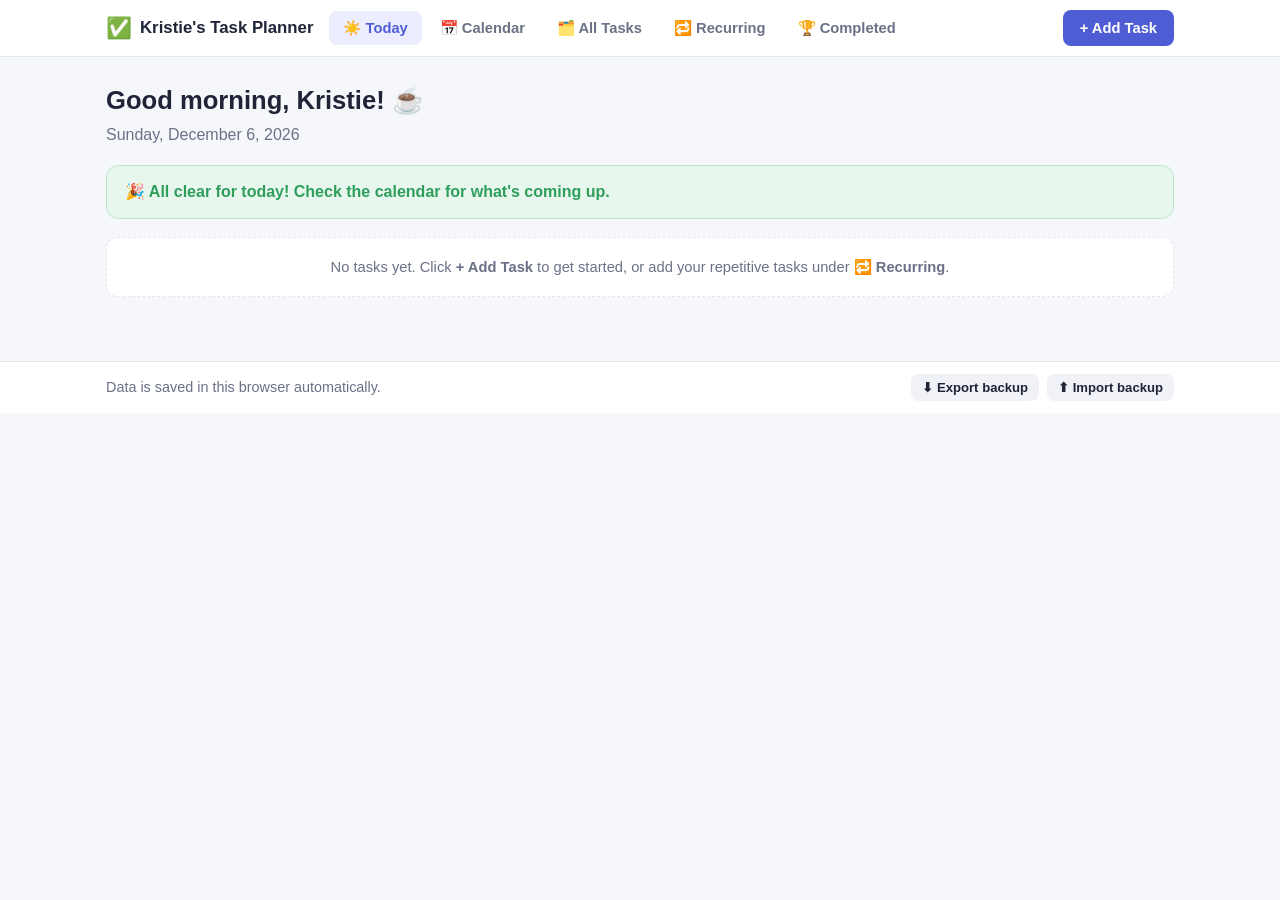
==== index.html @ 58045e57 "Add task prioritization website with calendar, recurring tasks, and completed log Static single-page" ====
<!DOCTYPE html>
<html lang="en">
<head>
<meta charset="UTF-8">
<meta name="viewport" content="width=device-width, initial-scale=1.0">
<title>Kristie's Task Planner</title>
<link rel="icon" href="data:image/svg+xml,<svg xmlns='http://www.w3.org/2000/svg' viewBox='0 0 100 100'><text y='.9em' font-size='90'>✅</text></svg>">
<link rel="stylesheet" href="styles.css">
</head>
<body>

<header class="topbar">
  <div class="topbar-inner">
    <div class="brand">
      <span class="brand-icon">✅</span>
      <span class="brand-name">Kristie's Task Planner</span>
    </div>
    <nav class="tabs" id="tabs">
      <button class="tab active" data-view="today">☀️ Today</button>
      <button class="tab" data-view="calendar">📅 Calendar</button>
      <button class="tab" data-view="all">🗂️ All Tasks</button>
      <button class="tab" data-view="recurring">🔁 Recurring</button>
      <button class="tab" data-view="done">🏆 Completed</button>
    </nav>
    <div class="topbar-actions">
      <button class="btn btn-primary" id="btnAddTask">+ Add Task</button>
    </div>
  </div>
</header>

<main id="main">

  <!-- ══════════ TODAY VIEW ══════════ -->
  <section id="view-today" class="view active">
    <div class="today-header">
      <h1 id="todayGreeting">Good morning, Kristie!</h1>
      <p class="today-date" id="todayDate"></p>
    </div>
    <div id="urgentBanner"></div>
    <div id="todaySections"></div>
  </section>

  <!-- ══════════ CALENDAR VIEW ══════════ -->
  <section id="view-calendar" class="view">
    <div class="cal-toolbar">
      <button class="btn btn-ghost" id="calPrev">‹</button>
      <h2 id="calTitle"></h2>
      <button class="btn btn-ghost" id="calNext">›</button>
      <button class="btn btn-ghost btn-small" id="calToday">Today</button>
    </div>
    <div class="cal-legend">
      <span class="legend-item"><span class="dot dot-high"></span> Urgent / High</span>
      <span class="legend-item"><span class="dot dot-medium"></span> Medium</span>
      <span class="legend-item"><span class="dot dot-low"></span> Low</span>
      <span class="legend-item"><span class="dot dot-recurring"></span> Recurring</span>
    </div>
    <div class="cal-grid cal-head">
      <div>Sun</div><div>Mon</div><div>Tue</div><div>Wed</div><div>Thu</div><div>Fri</div><div>Sat</div>
    </div>
    <div class="cal-grid" id="calGrid"></div>
  </section>

  <!-- ══════════ ALL TASKS VIEW ══════════ -->
  <section id="view-all" class="view">
    <div class="view-header">
      <h2>All Open Tasks</h2>
      <p class="muted">Everything on your plate, grouped by priority. Urgent first — always.</p>
    </div>
    <div id="allTasksList"></div>
  </section>

  <!-- ══════════ RECURRING VIEW ══════════ -->
  <section id="view-recurring" class="view">
    <div class="view-header">
      <h2>Recurring Tasks</h2>
      <p class="muted">Repetitive tasks that show up automatically on your Today page — like "Update Peter's sheet" every Thursday.</p>
      <button class="btn btn-primary" id="btnAddRecurring">+ Add Recurring Task</button>
    </div>
    <div id="recurringList"></div>
  </section>

  <!-- ══════════ COMPLETED VIEW ══════════ -->
  <section id="view-done" class="view">
    <div class="view-header">
      <h2>Completed Tasks 🎉</h2>
      <div class="stats-row" id="doneStats"></div>
    </div>
    <div id="doneList"></div>
  </section>

</main>

<footer class="footer">
  <div class="footer-inner">
    <span class="muted">Data is saved in this browser automatically.</span>
    <span class="footer-actions">
      <button class="btn btn-ghost btn-small" id="btnExport">⬇ Export backup</button>
      <button class="btn btn-ghost btn-small" id="btnImport">⬆ Import backup</button>
      <input type="file" id="importFile" accept=".json" hidden>
    </span>
  </div>
</footer>

<!-- ══════════ ADD/EDIT TASK MODAL ══════════ -->
<div class="modal-backdrop" id="taskModal" hidden>
  <div class="modal">
    <h3 id="taskModalTitle">Add Task</h3>
    <form id="taskForm">
      <input type="hidden" id="taskId">
      <label>What needs to be done?
        <input type="text" id="taskTitle" required placeholder="e.g., Send invoice to client" autocomplete="off">
      </label>
      <label>Priority
        <div class="priority-picker" id="taskPriority">
          <button type="button" class="pri-btn pri-high" data-value="high">🔴 Urgent / High</button>
          <button type="button" class="pri-btn pri-medium" data-value="medium">🟡 Medium</button>
          <button type="button" class="pri-btn pri-low" data-value="low">🟢 Low</button>
        </div>
      </label>
      <label>Due date
        <input type="date" id="taskDue" required>
      </label>
      <label>Notes <span class="muted">(optional)</span>
        <textarea id="taskNotes" rows="2" placeholder="Any details…"></textarea>
      </label>
      <div class="modal-actions">
        <button type="button" class="btn btn-ghost" id="taskCancel">Cancel</button>
        <button type="button" class="btn btn-danger" id="taskDelete" hidden>Delete</button>
        <button type="submit" class="btn btn-primary" id="taskSave">Save Task</button>
      </div>
    </form>
  </div>
</div>

<!-- ══════════ ADD/EDIT RECURRING MODAL ══════════ -->
<div class="modal-backdrop" id="recModal" hidden>
  <div class="modal">
    <h3 id="recModalTitle">Add Recurring Task</h3>
    <form id="recForm">
      <input type="hidden" id="recId">
      <label>Task
        <input type="text" id="recTitle" required placeholder="e.g., Update Peter's sheet" autocomplete="off">
      </label>
      <label>Priority
        <div class="priority-picker" id="recPriority">
          <button type="button" class="pri-btn pri-high" data-value="high">🔴 Urgent / High</button>
          <button type="button" class="pri-btn pri-medium" data-value="medium">🟡 Medium</button>
          <button type="button" class="pri-btn pri-low" data-value="low">🟢 Low</button>
        </div>
      </label>
      <label>Repeats
        <select id="recFreq">
          <option value="weekly">Weekly — on the day(s) I pick</option>
          <option value="daily">Every day</option>
          <option value="monthly">Monthly — on a day of the month</option>
        </select>
      </label>
      <div id="recWeekdaysWrap">
        <label>On these days
          <div class="weekday-picker" id="recWeekdays">
            <button type="button" data-day="0">Sun</button>
            <button type="button" data-day="1">Mon</button>
            <button type="button" data-day="2">Tue</button>
            <button type="button" data-day="3">Wed</button>
            <button type="button" data-day="4">Thu</button>
            <button type="button" data-day="5">Fri</button>
            <button type="button" data-day="6">Sat</button>
          </div>
        </label>
      </div>
      <div id="recMonthdayWrap" hidden>
        <label>Day of the month
          <input type="number" id="recMonthday" min="1" max="31" value="1">
        </label>
      </div>
      <label>Notes <span class="muted">(optional)</span>
        <textarea id="recNotes" rows="2" placeholder="Any details…"></textarea>
      </label>
      <div class="modal-actions">
        <button type="button" class="btn btn-ghost" id="recCancel">Cancel</button>
        <button type="button" class="btn btn-danger" id="recDelete" hidden>Delete</button>
        <button type="submit" class="btn btn-primary">Save</button>
      </div>
    </form>
  </div>
</div>

<!-- ══════════ DAY DETAIL MODAL (from calendar) ══════════ -->
<div class="modal-backdrop" id="dayModal" hidden>
  <div class="modal">
    <h3 id="dayModalTitle"></h3>
    <div id="dayModalBody"></div>
    <div class="modal-actions">
      <button type="button" class="btn btn-ghost" id="dayClose">Close</button>
      <button type="button" class="btn btn-primary" id="dayAddTask">+ Add task on this day</button>
    </div>
  </div>
</div>

<script src="app.js"></script>
</body>
</html>
---- styles.css ----
/* ═══════════════════════════════════════════
   Kristie's Task Planner — styles
   ═══════════════════════════════════════════ */

:root {
  --bg: #f6f7fb;
  --surface: #ffffff;
  --surface-2: #f0f2f8;
  --border: #e3e6ef;
  --text: #1f2437;
  --text-soft: #6b7186;
  --primary: #4f5dd4;
  --primary-soft: #eceeff;
  --high: #d94848;
  --high-bg: #fdecec;
  --high-border: #f5c2c2;
  --medium: #c98a12;
  --medium-bg: #fdf4e0;
  --medium-border: #f0d9a6;
  --low: #2e9e5b;
  --low-bg: #e8f7ee;
  --low-border: #bce5cc;
  --recurring: #7c5cd6;
  --recurring-bg: #f1ecfd;
  --recurring-border: #d9cdf5;
  --shadow: 0 4px 16px rgba(31, 36, 55, 0.08);
  --radius: 12px;
}

* { box-sizing: border-box; }

html, body {
  margin: 0;
  padding: 0;
  background: var(--bg);
  color: var(--text);
  font-family: -apple-system, BlinkMacSystemFont, "Segoe UI", Roboto, "Helvetica Neue", Arial, sans-serif;
  line-height: 1.5;
}

/* ── Top bar ─────────────────────────────── */
.topbar {
  background: var(--surface);
  border-bottom: 1px solid var(--border);
  position: sticky;
  top: 0;
  z-index: 50;
}
.topbar-inner {
  max-width: 1100px;
  margin: 0 auto;
  padding: 10px 16px;
  display: flex;
  align-items: center;
  gap: 16px;
  flex-wrap: wrap;
}
.brand { display: flex; align-items: center; gap: 8px; font-weight: 700; font-size: 1.05rem; }
.brand-icon { font-size: 1.3rem; }
.tabs { display: flex; gap: 4px; flex-wrap: wrap; flex: 1; }
.tab {
  border: none;
  background: transparent;
  padding: 8px 14px;
  border-radius: 8px;
  font-size: 0.92rem;
  font-weight: 600;
  color: var(--text-soft);
  cursor: pointer;
}
.tab:hover { background: var(--surface-2); }
.tab.active { background: var(--primary-soft); color: var(--primary); }

/* ── Buttons ─────────────────────────────── */
.btn {
  border: 1px solid transparent;
  border-radius: 8px;
  padding: 9px 16px;
  font-size: 0.92rem;
  font-weight: 600;
  cursor: pointer;
  transition: filter 0.15s;
}
.btn:hover { filter: brightness(0.95); }
.btn-primary { background: var(--primary); color: #fff; }
.btn-ghost { background: var(--surface-2); color: var(--text); }
.btn-danger { background: var(--high-bg); color: var(--high); border-color: var(--high-border); }
.btn-small { padding: 5px 10px; font-size: 0.82rem; }

/* ── Layout ──────────────────────────────── */
main { max-width: 1100px; margin: 0 auto; padding: 24px 16px 64px; }
.view { display: none; }
.view.active { display: block; }
.view-header { margin-bottom: 18px; }
.view-header h2 { margin: 0 0 4px; }
.muted { color: var(--text-soft); font-size: 0.9rem; }

/* ── Today view ──────────────────────────── */
.today-header h1 { margin: 0; font-size: 1.6rem; }
.today-date { color: var(--text-soft); margin: 4px 0 18px; }

.urgent-banner {
  background: var(--high-bg);
  border: 1px solid var(--high-border);
  color: var(--high);
  border-radius: var(--radius);
  padding: 14px 18px;
  font-weight: 700;
  margin-bottom: 18px;
  display: flex;
  align-items: center;
  gap: 10px;
}
.allclear-banner {
  background: var(--low-bg);
  border: 1px solid var(--low-border);
  color: var(--low);
  border-radius: var(--radius);
  padding: 14px 18px;
  font-weight: 700;
  margin-bottom: 18px;
}

.today-section { margin-bottom: 22px; }
.today-section h3 {
  margin: 0 0 10px;
  font-size: 1rem;
  display: flex;
  align-items: center;
  gap: 8px;
}
.section-count {
  background: var(--surface-2);
  border-radius: 999px;
  padding: 1px 10px;
  font-size: 0.8rem;
  color: var(--text-soft);
}

/* ── Task cards ──────────────────────────── */
.task-card {
  background: var(--surface);
  border: 1px solid var(--border);
  border-left: 5px solid var(--border);
  border-radius: var(--radius);
  box-shadow: var(--shadow);
  padding: 12px 14px;
  margin-bottom: 10px;
  display: flex;
  align-items: flex-start;
  gap: 12px;
}
.task-card.pri-high { border-left-color: var(--high); }
.task-card.pri-medium { border-left-color: var(--medium); }
.task-card.pri-low { border-left-color: var(--low); }
.task-card.is-recurring { border-left-color: var(--recurring); }

.task-check {
  width: 24px; height: 24px;
  min-width: 24px;
  margin-top: 2px;
  border: 2px solid var(--border);
  border-radius: 50%;
  background: var(--surface);
  cursor: pointer;
  font-size: 14px;
  line-height: 1;
  color: transparent;
  transition: all 0.15s;
}
.task-check:hover { border-color: var(--low); color: var(--low); }
.task-check.checked { background: var(--low); border-color: var(--low); color: #fff; }

.task-body { flex: 1; min-width: 0; }
.task-title { font-weight: 600; overflow-wrap: anywhere; }
.task-title.done { text-decoration: line-through; color: var(--text-soft); }
.task-meta { display: flex; gap: 8px; flex-wrap: wrap; margin-top: 4px; align-items: center; }
.task-notes { color: var(--text-soft); font-size: 0.86rem; margin-top: 4px; white-space: pre-wrap; overflow-wrap: anywhere; }

.badge {
  font-size: 0.74rem;
  font-weight: 700;
  padding: 2px 9px;
  border-radius: 999px;
  border: 1px solid transparent;
  white-space: nowrap;
}
.badge-high { background: var(--high-bg); color: var(--high); border-color: var(--high-border); }
.badge-medium { background: var(--medium-bg); color: var(--medium); border-color: var(--medium-border); }
.badge-low { background: var(--low-bg); color: var(--low); border-color: var(--low-border); }
.badge-recurring { background: var(--recurring-bg); color: var(--recurring); border-color: var(--recurring-border); }
.badge-overdue { background: var(--high); color: #fff; }
.badge-date { background: var(--surface-2); color: var(--text-soft); }

.task-edit {
  border: none;
  background: transparent;
  color: var(--text-soft);
  cursor: pointer;
  font-size: 1rem;
  padding: 4px;
  border-radius: 6px;
}
.task-edit:hover { background: var(--surface-2); }

.empty-note {
  color: var(--text-soft);
  background: var(--surface);
  border: 1px dashed var(--border);
  border-radius: var(--radius);
  padding: 18px;
  text-align: center;
  font-size: 0.92rem;
}

/* ── Calendar ────────────────────────────── */
.cal-toolbar {
  display: flex;
  align-items: center;
  gap: 10px;
  margin-bottom: 10px;
}
.cal-toolbar h2 { margin: 0; flex: 0 0 auto; min-width: 200px; text-align: center; }
.cal-legend { display: flex; gap: 16px; flex-wrap: wrap; margin-bottom: 12px; font-size: 0.82rem; color: var(--text-soft); }
.legend-item { display: flex; align-items: center; gap: 6px; }
.dot { width: 10px; height: 10px; border-radius: 50%; display: inline-block; }
.dot-high { background: var(--high); }
.dot-medium { background: var(--medium); }
.dot-low { background: var(--low); }
.dot-recurring { background: var(--recurring); }

.cal-grid {
  display: grid;
  grid-template-columns: repeat(7, 1fr);
  gap: 6px;
}
.cal-head {
  margin-bottom: 6px;
  text-align: center;
  font-size: 0.8rem;
  font-weight: 700;
  color: var(--text-soft);
}
.cal-day {
  background: var(--surface);
  border: 1px solid var(--border);
  border-radius: 10px;
  min-height: 96px;
  padding: 6px;
  cursor: pointer;
  transition: border-color 0.15s;
  overflow: hidden;
}
.cal-day:hover { border-color: var(--primary); }
.cal-day.other-month { opacity: 0.4; }
.cal-day.is-today { border: 2px solid var(--primary); background: var(--primary-soft); }
.cal-day-num { font-size: 0.82rem; font-weight: 700; margin-bottom: 4px; }
.cal-chip {
  font-size: 0.72rem;
  font-weight: 600;
  border-radius: 6px;
  padding: 1px 6px;
  margin-bottom: 3px;
  white-space: nowrap;
  overflow: hidden;
  text-overflow: ellipsis;
}
.cal-chip.chip-high { background: var(--high-bg); color: var(--high); }
.cal-chip.chip-medium { background: var(--medium-bg); color: var(--medium); }
.cal-chip.chip-low { background: var(--low-bg); color: var(--low); }
.cal-chip.chip-recurring { background: var(--recurring-bg); color: var(--recurring); }
.cal-chip.chip-done { text-decoration: line-through; opacity: 0.55; }
.cal-more { font-size: 0.72rem; color: var(--text-soft); }

/* ── Group headers (All tasks / Completed) ── */
.group-header {
  font-size: 0.85rem;
  font-weight: 700;
  text-transform: uppercase;
  letter-spacing: 0.04em;
  color: var(--text-soft);
  margin: 22px 0 10px;
}
.group-header:first-child { margin-top: 0; }

/* ── Completed stats ─────────────────────── */
.stats-row { display: flex; gap: 12px; flex-wrap: wrap; margin-top: 10px; }
.stat-tile {
  background: var(--surface);
  border: 1px solid var(--border);
  border-radius: var(--radius);
  box-shadow: var(--shadow);
  padding: 12px 20px;
  text-align: center;
  min-width: 110px;
}
.stat-num { font-size: 1.5rem; font-weight: 800; color: var(--primary); }
.stat-label { font-size: 0.78rem; color: var(--text-soft); font-weight: 600; }

/* ── Recurring list ──────────────────────── */
.rec-when { font-size: 0.82rem; color: var(--recurring); font-weight: 600; }

/* ── Modals ──────────────────────────────── */
.modal-backdrop[hidden] { display: none; }
.modal-backdrop {
  position: fixed;
  inset: 0;
  background: rgba(31, 36, 55, 0.45);
  display: flex;
  align-items: center;
  justify-content: center;
  z-index: 100;
  padding: 16px;
}
.modal {
  background: var(--surface);
  border-radius: 14px;
  box-shadow: 0 12px 40px rgba(0,0,0,0.2);
  width: 100%;
  max-width: 460px;
  max-height: 90vh;
  overflow-y: auto;
  padding: 22px;
}
.modal h3 { margin: 0 0 14px; }
.modal label { display: block; font-weight: 600; font-size: 0.88rem; margin-bottom: 12px; }
.modal input[type="text"],
.modal input[type="date"],
.modal input[type="number"],
.modal select,
.modal textarea {
  display: block;
  width: 100%;
  margin-top: 5px;
  padding: 9px 11px;
  border: 1px solid var(--border);
  border-radius: 8px;
  font-size: 0.95rem;
  font-family: inherit;
  background: var(--surface);
  color: var(--text);
}
.modal input:focus, .modal select:focus, .modal textarea:focus {
  outline: 2px solid var(--primary);
  outline-offset: 1px;
  border-color: var(--primary);
}
.modal-actions {
  display: flex;
  justify-content: flex-end;
  gap: 8px;
  margin-top: 16px;
}
.modal-actions .btn-danger { margin-right: auto; }

.priority-picker { display: flex; gap: 6px; margin-top: 5px; flex-wrap: wrap; }
.pri-btn {
  flex: 1;
  min-width: 110px;
  border: 1.5px solid var(--border);
  background: var(--surface);
  border-radius: 8px;
  padding: 8px 6px;
  font-size: 0.84rem;
  font-weight: 600;
  cursor: pointer;
  color: var(--text-soft);
}
.pri-btn.selected.pri-high { background: var(--high-bg); border-color: var(--high); color: var(--high); }
.pri-btn.selected.pri-medium { background: var(--medium-bg); border-color: var(--medium); color: var(--medium); }
.pri-btn.selected.pri-low { background: var(--low-bg); border-color: var(--low); color: var(--low); }

.weekday-picker { display: flex; gap: 5px; margin-top: 5px; flex-wrap: wrap; }
.weekday-picker button {
  border: 1.5px solid var(--border);
  background: var(--surface);
  border-radius: 8px;
  padding: 7px 10px;
  font-size: 0.82rem;
  font-weight: 600;
  cursor: pointer;
  color: var(--text-soft);
}
.weekday-picker button.selected {
  background: var(--recurring-bg);
  border-color: var(--recurring);
  color: var(--recurring);
}

/* ── Footer ──────────────────────────────── */
.footer { border-top: 1px solid var(--border); background: var(--surface); }
.footer-inner {
  max-width: 1100px;
  margin: 0 auto;
  padding: 12px 16px;
  display: flex;
  justify-content: space-between;
  align-items: center;
  gap: 10px;
  flex-wrap: wrap;
}
.footer-actions { display: flex; gap: 8px; }

/* ── Mobile ──────────────────────────────── */
@media (max-width: 640px) {
  .cal-day { min-height: 64px; padding: 4px; }
  .cal-chip { display: none; }
  .cal-day .cal-dots { display: flex; gap: 3px; flex-wrap: wrap; }
  .tabs { order: 3; width: 100%; }
  .cal-toolbar h2 { min-width: 0; font-size: 1.1rem; }
}
@media (min-width: 641px) {
  .cal-dots { display: none; }
}
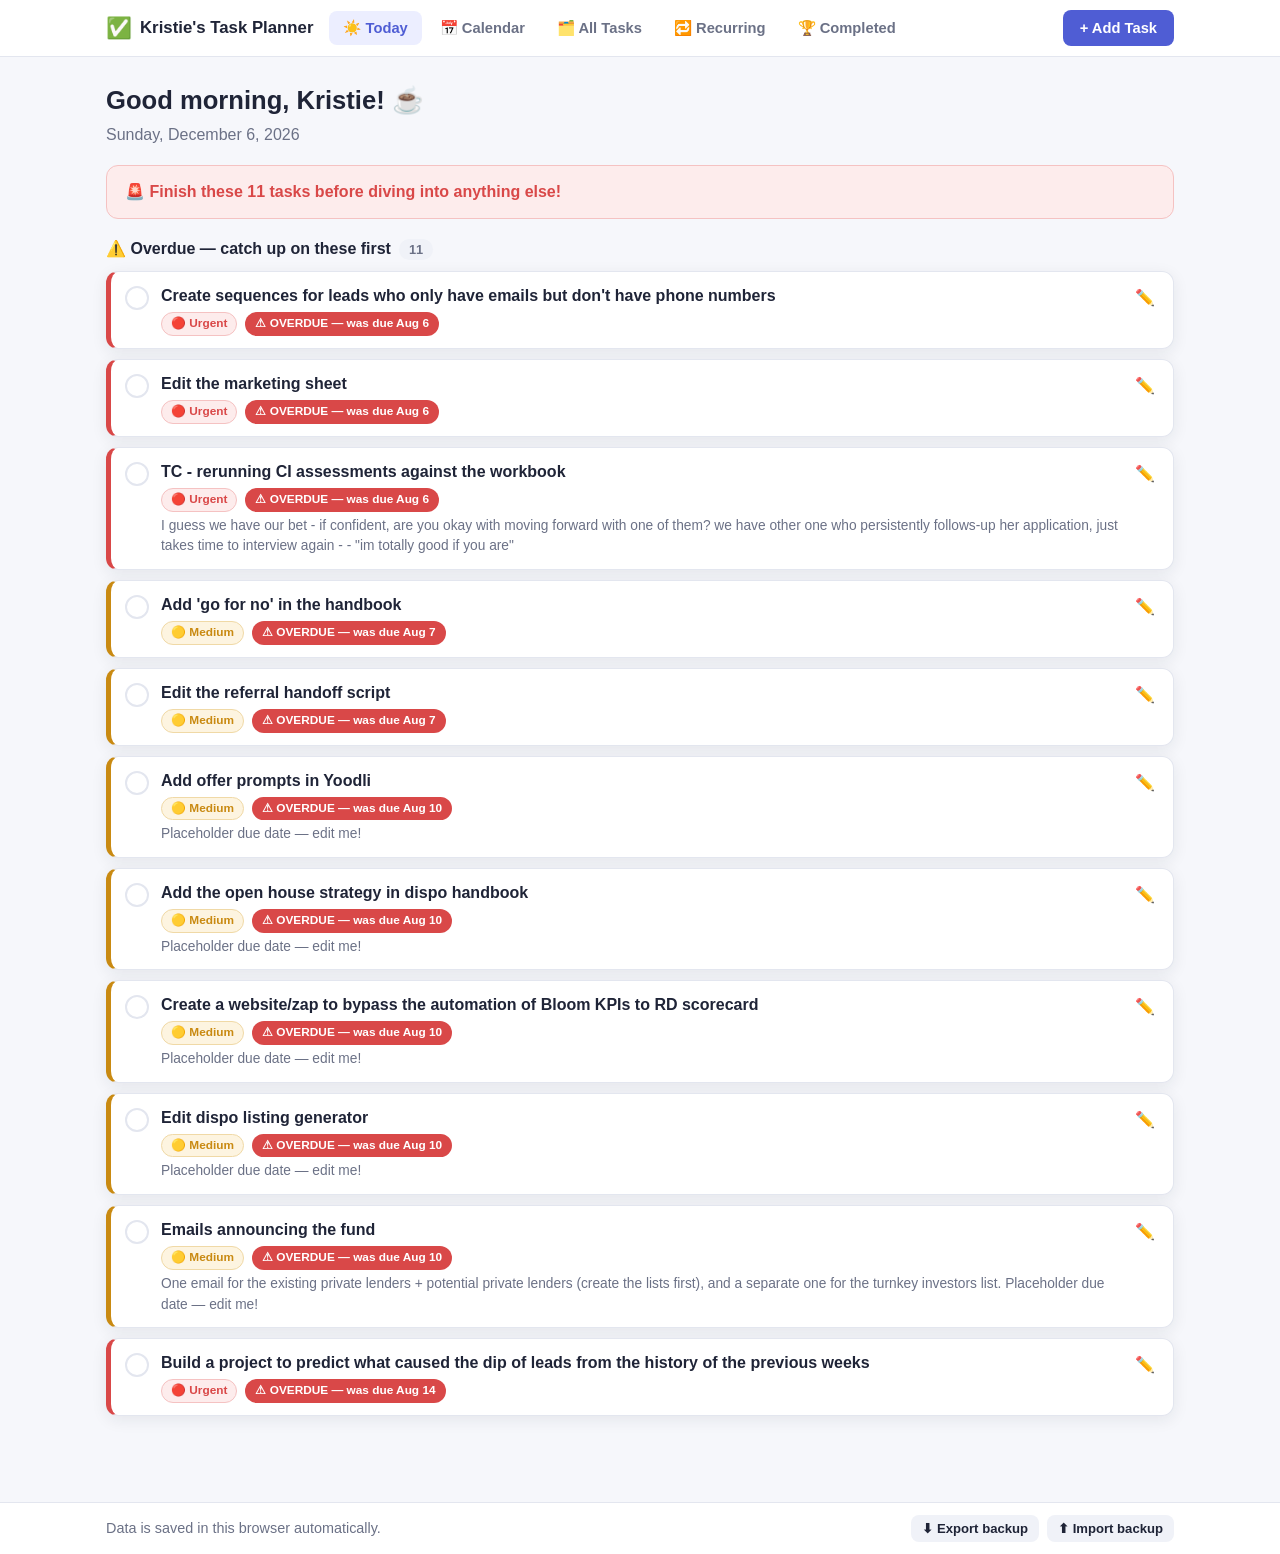
==== commit 1aa86be2: "Add task descriptions, optional time field, and pre-load Kristie's task list - Rename notes to Descr" ====
--- a/index.html
+++ b/index.html
@@ -120,8 +120,11 @@
       <label>Due date
         <input type="date" id="taskDue" required>
       </label>
-      <label>Notes <span class="muted">(optional)</span>
-        <textarea id="taskNotes" rows="2" placeholder="Any details…"></textarea>
+      <label>Time <span class="muted">(optional — only if this task needs a specific hour)</span>
+        <input type="time" id="taskTime">
+      </label>
+      <label>Description <span class="muted">(optional)</span>
+        <textarea id="taskNotes" rows="3" placeholder="Details, links, context, that message you need to remember…"></textarea>
       </label>
       <div class="modal-actions">
         <button type="button" class="btn btn-ghost" id="taskCancel">Cancel</button>
@@ -173,8 +176,8 @@
           <input type="number" id="recMonthday" min="1" max="31" value="1">
         </label>
       </div>
-      <label>Notes <span class="muted">(optional)</span>
-        <textarea id="recNotes" rows="2" placeholder="Any details…"></textarea>
+      <label>Description <span class="muted">(optional)</span>
+        <textarea id="recNotes" rows="3" placeholder="Details, links, context…"></textarea>
       </label>
       <div class="modal-actions">
         <button type="button" class="btn btn-ghost" id="recCancel">Cancel</button>
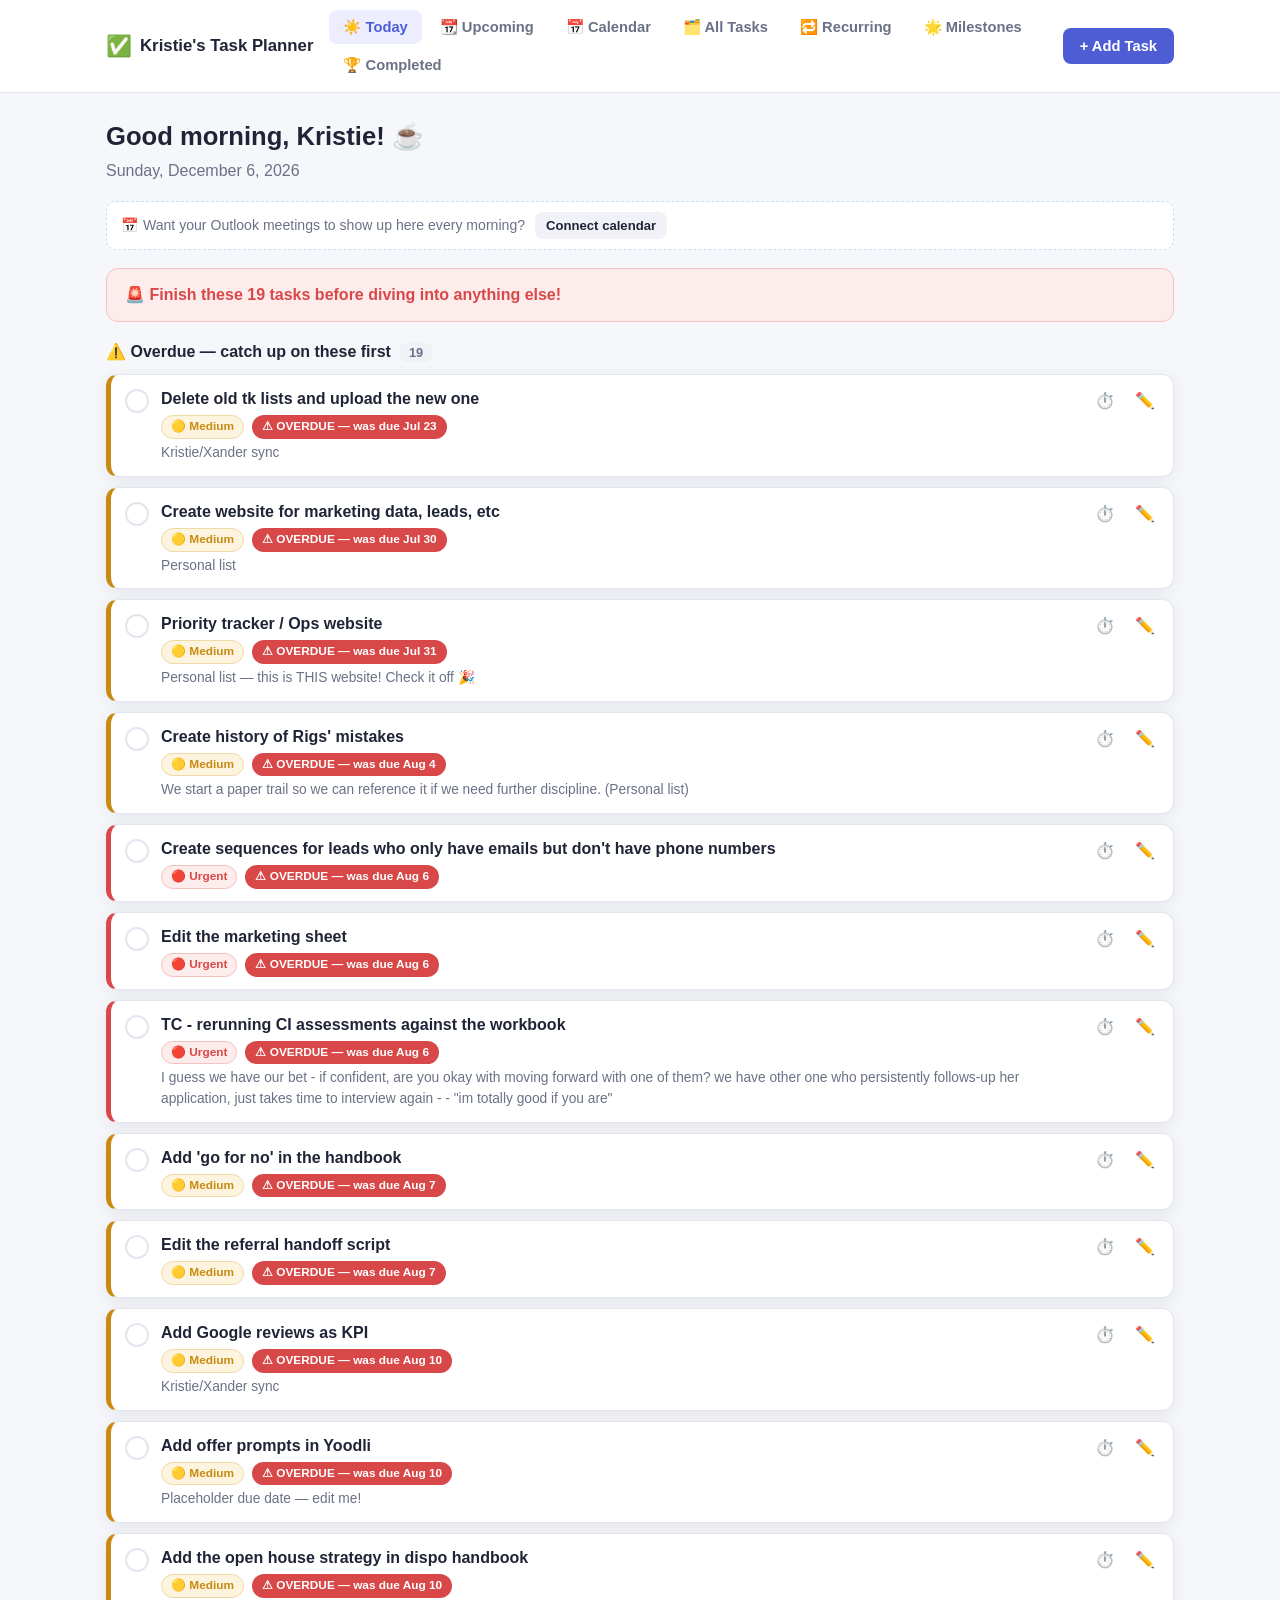
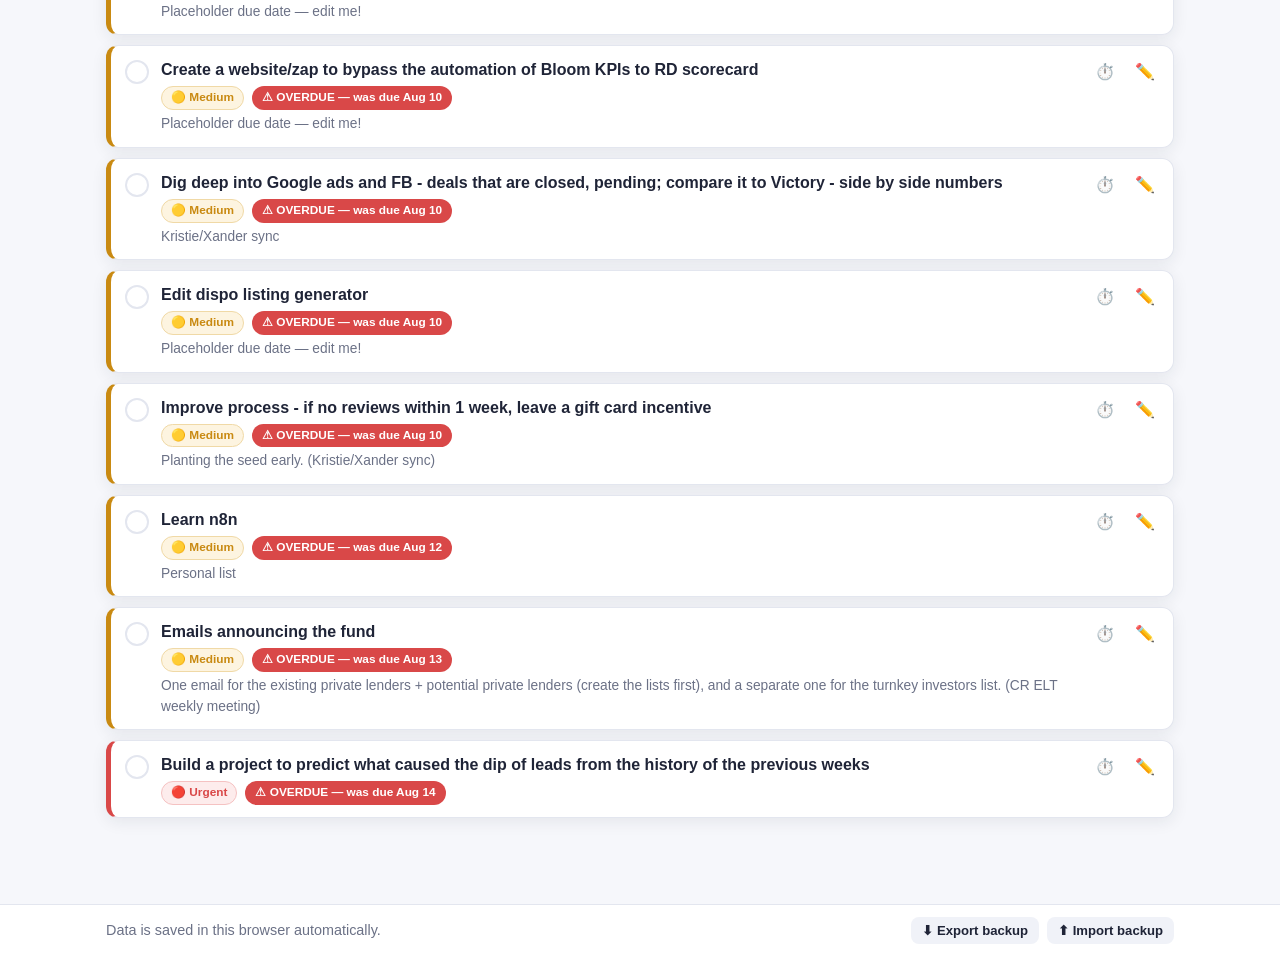
==== commit 2e20e30e: "Add meetings section, Upcoming tab, Milestones, focus timer, and new tasks - Today's meetings sectio" ====
--- a/index.html
+++ b/index.html
@@ -17,9 +17,11 @@
     </div>
     <nav class="tabs" id="tabs">
       <button class="tab active" data-view="today">☀️ Today</button>
+      <button class="tab" data-view="upcoming">📆 Upcoming</button>
       <button class="tab" data-view="calendar">📅 Calendar</button>
       <button class="tab" data-view="all">🗂️ All Tasks</button>
       <button class="tab" data-view="recurring">🔁 Recurring</button>
+      <button class="tab" data-view="milestones">🌟 Milestones</button>
       <button class="tab" data-view="done">🏆 Completed</button>
     </nav>
     <div class="topbar-actions">
@@ -36,8 +38,18 @@
       <h1 id="todayGreeting">Good morning, Kristie!</h1>
       <p class="today-date" id="todayDate"></p>
     </div>
+    <div id="meetingsSection"></div>
     <div id="urgentBanner"></div>
     <div id="todaySections"></div>
+  </section>
+
+  <!-- ══════════ UPCOMING VIEW ══════════ -->
+  <section id="view-upcoming" class="view">
+    <div class="view-header">
+      <h2>Upcoming Tasks</h2>
+      <p class="muted">Everything with a future due date, soonest first — so you always know what's coming.</p>
+    </div>
+    <div id="upcomingList"></div>
   </section>
 
   <!-- ══════════ CALENDAR VIEW ══════════ -->
@@ -77,6 +89,16 @@
       <button class="btn btn-primary" id="btnAddRecurring">+ Add Recurring Task</button>
     </div>
     <div id="recurringList"></div>
+  </section>
+
+  <!-- ══════════ MILESTONES VIEW ══════════ -->
+  <section id="view-milestones" class="view">
+    <div class="view-header">
+      <h2>Milestones 🌟</h2>
+      <p class="muted">Your big wins — projects shipped, systems built, strategy moved. Bring this list to your next salary conversation.</p>
+      <button class="btn btn-primary" id="btnAddMilestone">+ Add Milestone</button>
+    </div>
+    <div id="milestonesList"></div>
   </section>
 
   <!-- ══════════ COMPLETED VIEW ══════════ -->
@@ -200,6 +222,78 @@
   </div>
 </div>
 
+<!-- ══════════ MILESTONE MODAL ══════════ -->
+<div class="modal-backdrop" id="msModal" hidden>
+  <div class="modal">
+    <h3 id="msModalTitle">Add Milestone</h3>
+    <form id="msForm">
+      <input type="hidden" id="msId">
+      <label>What did you accomplish?
+        <input type="text" id="msTitle" required placeholder="e.g., Built the SMS blast website" autocomplete="off">
+      </label>
+      <label>When
+        <input type="date" id="msDate" required>
+      </label>
+      <label>Description <span class="muted">(optional — impact, numbers, details)</span>
+        <textarea id="msNotes" rows="3" placeholder="What it does, who it helped, results…"></textarea>
+      </label>
+      <div class="modal-actions">
+        <button type="button" class="btn btn-ghost" id="msCancel">Cancel</button>
+        <button type="button" class="btn btn-danger" id="msDelete" hidden>Delete</button>
+        <button type="submit" class="btn btn-primary">Save</button>
+      </div>
+    </form>
+  </div>
+</div>
+
+<!-- ══════════ CALENDAR CONNECT MODAL ══════════ -->
+<div class="modal-backdrop" id="calModal" hidden>
+  <div class="modal">
+    <h3>Connect your Outlook calendar</h3>
+    <ol class="cal-steps">
+      <li>Open <strong>Outlook on the web</strong> → click ⚙️ <strong>Settings</strong></li>
+      <li>Go to <strong>Calendar → Shared calendars</strong></li>
+      <li>Under <strong>Publish a calendar</strong>, pick your calendar, choose <strong>"Can view all details"</strong>, and click <strong>Publish</strong></li>
+      <li>Copy the link that ends in <strong>.ics</strong> and paste it below</li>
+    </ol>
+    <form id="calForm">
+      <label>ICS link
+        <input type="url" id="calUrl" placeholder="https://outlook.office365.com/owa/calendar/…/calendar.ics">
+      </label>
+      <p class="muted">This link is saved only in your browser — it is never uploaded or published anywhere.</p>
+      <div class="modal-actions">
+        <button type="button" class="btn btn-ghost" id="calCancel">Cancel</button>
+        <button type="button" class="btn btn-danger" id="calDisconnect" hidden>Disconnect</button>
+        <button type="submit" class="btn btn-primary">Save &amp; Load Meetings</button>
+      </div>
+    </form>
+  </div>
+</div>
+
+<!-- ══════════ POMODORO TIMER MODAL ══════════ -->
+<div class="modal-backdrop" id="timerModal" hidden>
+  <div class="modal">
+    <h3>⏱️ Focus timer</h3>
+    <p class="timer-task-name" id="timerTaskName"></p>
+    <div class="priority-picker" id="timerPresets">
+      <button type="button" class="pri-btn" data-min="15">15 min</button>
+      <button type="button" class="pri-btn selected" data-min="25">25 min 🍅</button>
+      <button type="button" class="pri-btn" data-min="45">45 min</button>
+      <button type="button" class="pri-btn" data-min="60">60 min</button>
+    </div>
+    <label class="timer-custom">Or custom minutes
+      <input type="number" id="timerCustom" min="1" max="240" placeholder="e.g., 20">
+    </label>
+    <div class="modal-actions">
+      <button type="button" class="btn btn-ghost" id="timerCancel">Cancel</button>
+      <button type="button" class="btn btn-primary" id="timerStart">Start Focus</button>
+    </div>
+  </div>
+</div>
+
+<!-- ══════════ FLOATING TIMER BAR ══════════ -->
+<div id="timerBar" hidden></div>
+
 <script src="app.js"></script>
 </body>
 </html>
--- a/styles.css
+++ b/styles.css
@@ -387,6 +387,114 @@
   color: var(--recurring);
 }
 
+/* ── Meetings (Outlook) ──────────────────── */
+.meetings-box { margin-bottom: 18px; }
+.meetings-header {
+  display: flex;
+  align-items: center;
+  gap: 10px;
+  margin-bottom: 8px;
+  flex-wrap: wrap;
+}
+.meetings-header h3 { margin: 0; font-size: 1rem; }
+.meetings-tools { font-size: 0.78rem; color: var(--text-soft); display: flex; gap: 10px; align-items: center; margin-left: auto; }
+.meetings-tools button {
+  border: none; background: none; cursor: pointer;
+  color: var(--primary); font-size: 0.78rem; font-weight: 600; padding: 2px 4px;
+}
+.meeting-card {
+  background: #eef4fd;
+  border: 1px solid #c9dcf7;
+  border-left: 5px solid #2b7de9;
+  border-radius: 10px;
+  padding: 8px 14px;
+  margin-bottom: 6px;
+  display: flex;
+  gap: 12px;
+  align-items: baseline;
+  flex-wrap: wrap;
+}
+.meeting-time { font-weight: 700; color: #1d5cb0; white-space: nowrap; font-size: 0.88rem; }
+.meeting-title { font-weight: 600; }
+.meeting-loc { color: var(--text-soft); font-size: 0.82rem; }
+.connect-cal-note {
+  background: var(--surface);
+  border: 1px dashed #c9dcf7;
+  border-radius: 10px;
+  padding: 10px 14px;
+  margin-bottom: 18px;
+  font-size: 0.88rem;
+  color: var(--text-soft);
+  display: flex;
+  align-items: center;
+  gap: 10px;
+  flex-wrap: wrap;
+}
+.cal-error {
+  background: var(--medium-bg);
+  border: 1px solid var(--medium-border);
+  color: var(--medium);
+  border-radius: 10px;
+  padding: 10px 14px;
+  font-size: 0.86rem;
+  margin-bottom: 6px;
+}
+.cal-steps { font-size: 0.88rem; padding-left: 20px; margin: 0 0 14px; }
+.cal-steps li { margin-bottom: 6px; }
+
+/* ── Milestones ──────────────────────────── */
+.milestone-card {
+  background: linear-gradient(135deg, #fffdf5, #fdf6e3);
+  border: 1px solid #ecd9a0;
+  border-left: 5px solid #d4a017;
+  border-radius: var(--radius);
+  box-shadow: var(--shadow);
+  padding: 12px 14px;
+  margin-bottom: 10px;
+  display: flex;
+  gap: 12px;
+  align-items: flex-start;
+}
+.milestone-icon { font-size: 1.3rem; margin-top: 1px; }
+.milestone-body { flex: 1; min-width: 0; }
+.milestone-title { font-weight: 700; overflow-wrap: anywhere; }
+.milestone-notes { color: var(--text-soft); font-size: 0.86rem; margin-top: 3px; white-space: pre-wrap; }
+
+/* ── Timer ───────────────────────────────── */
+.timer-task-name { font-weight: 700; margin: 0 0 12px; color: var(--primary); }
+.timer-custom { margin-top: 12px; }
+#timerBar {
+  position: fixed;
+  bottom: 16px;
+  left: 50%;
+  transform: translateX(-50%);
+  background: #1f2437;
+  color: #fff;
+  border-radius: 999px;
+  box-shadow: 0 8px 30px rgba(0,0,0,0.35);
+  padding: 10px 20px;
+  display: flex;
+  align-items: center;
+  gap: 14px;
+  z-index: 90;
+  max-width: calc(100vw - 32px);
+  font-size: 0.92rem;
+}
+#timerBar[hidden] { display: none; }
+#timerBar .timer-count { font-size: 1.3rem; font-weight: 800; font-variant-numeric: tabular-nums; }
+#timerBar .timer-label {
+  max-width: 320px; overflow: hidden; text-overflow: ellipsis; white-space: nowrap;
+  font-weight: 600;
+}
+#timerBar button {
+  border: none; background: rgba(255,255,255,0.15); color: #fff;
+  border-radius: 999px; padding: 5px 12px; font-size: 0.85rem; font-weight: 700; cursor: pointer;
+}
+#timerBar button:hover { background: rgba(255,255,255,0.3); }
+#timerBar.timer-done { background: var(--low); }
+#timerBar.timer-done .timer-count { animation: pulse 1s infinite; }
+@keyframes pulse { 50% { opacity: 0.4; } }
+
 /* ── Footer ──────────────────────────────── */
 .footer { border-top: 1px solid var(--border); background: var(--surface); }
 .footer-inner {
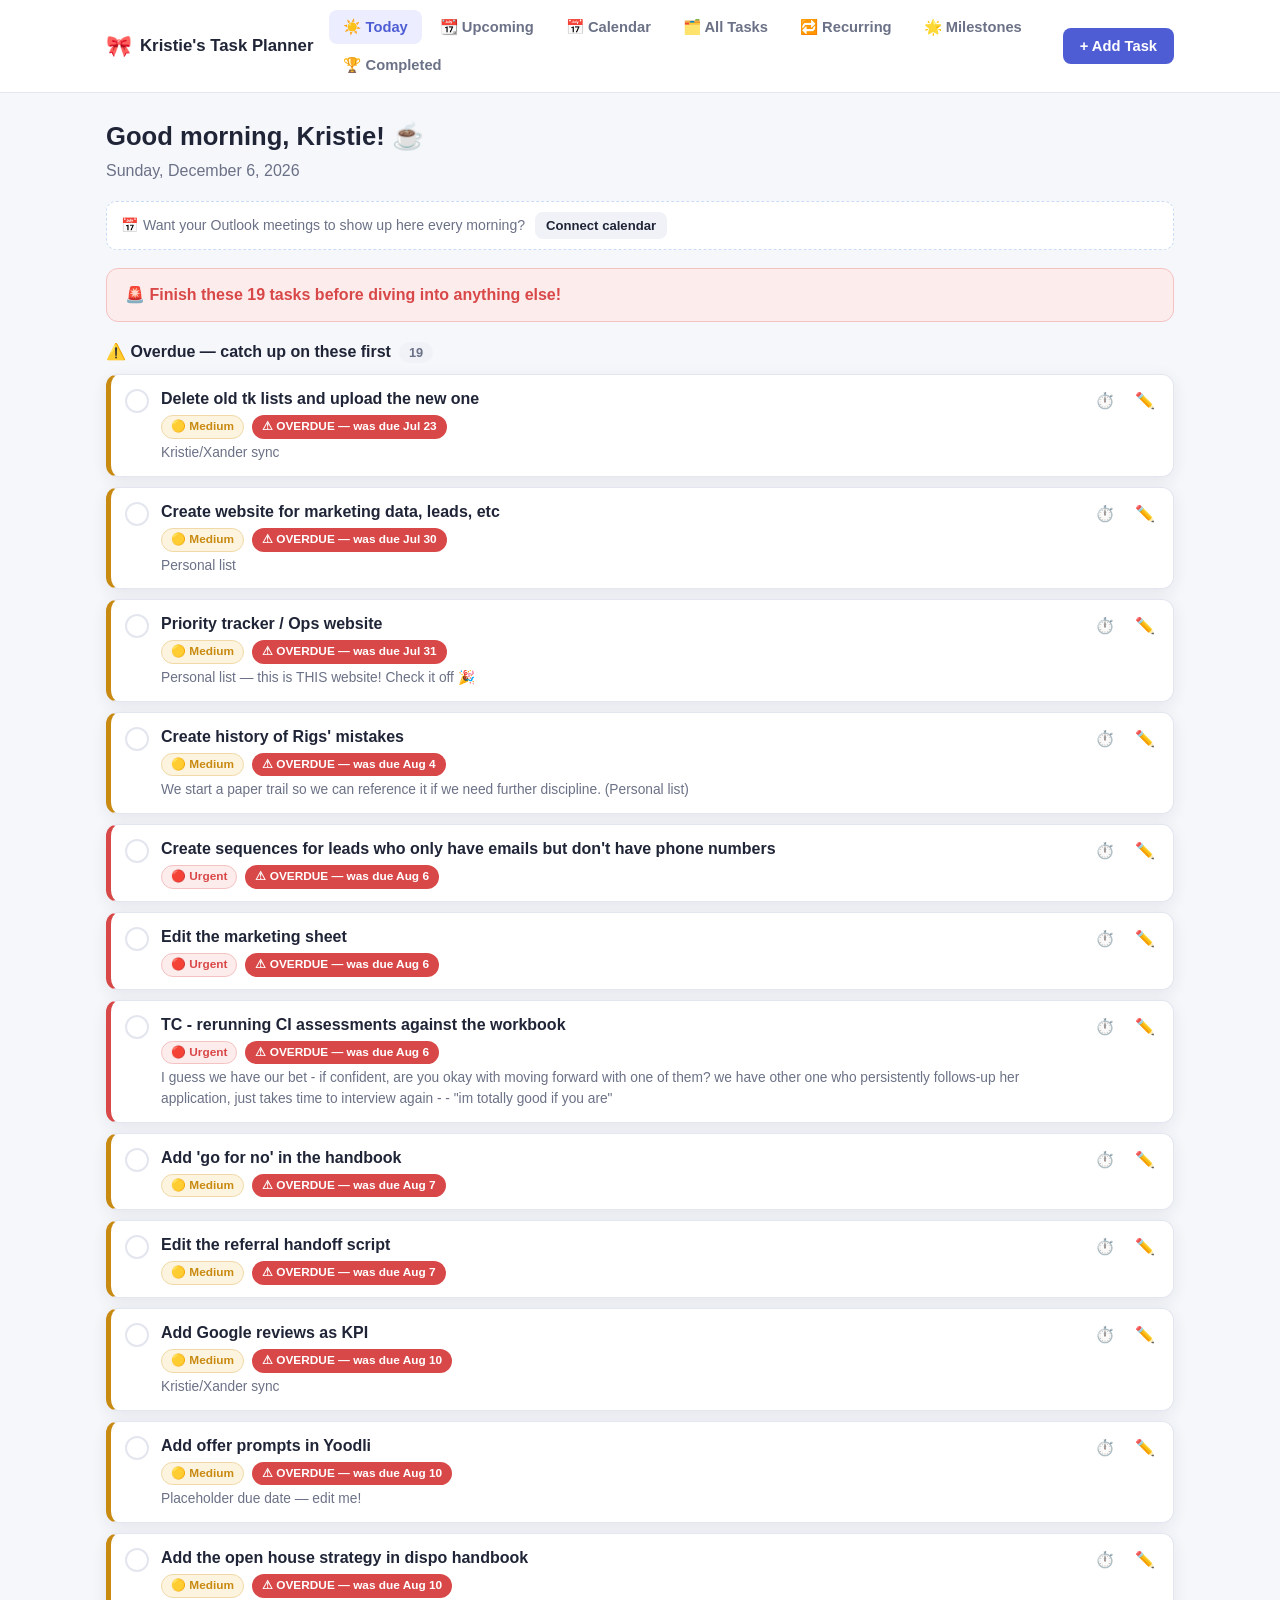
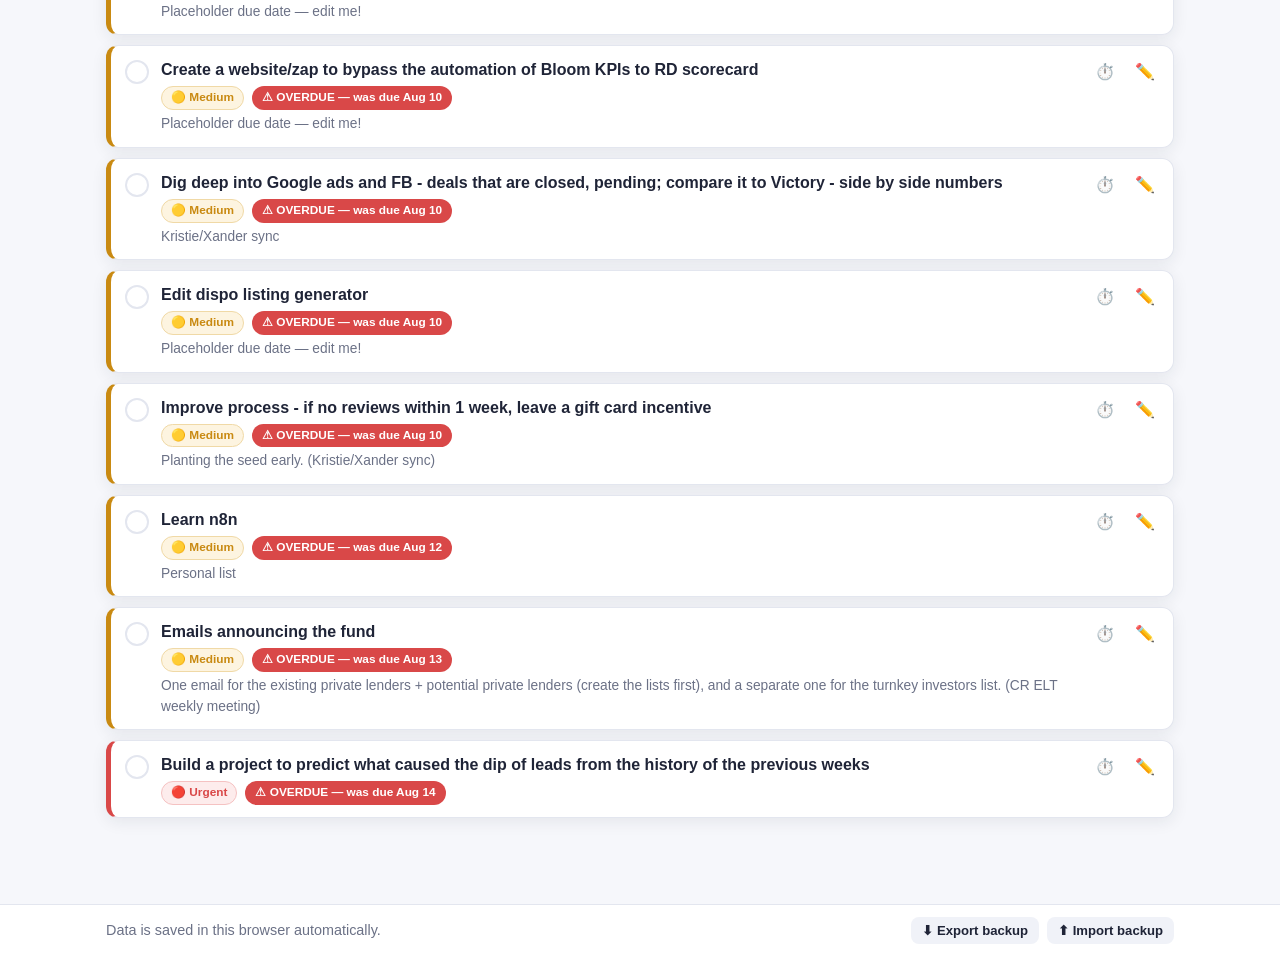
==== commit 78e9e9fe: "Add push-to-milestones button on completed tasks and pink bow favicon - Completed tasks get a '🌟 Pus" ====
--- a/index.html
+++ b/index.html
@@ -4,7 +4,7 @@
 <meta charset="UTF-8">
 <meta name="viewport" content="width=device-width, initial-scale=1.0">
 <title>Kristie's Task Planner</title>
-<link rel="icon" href="data:image/svg+xml,<svg xmlns='http://www.w3.org/2000/svg' viewBox='0 0 100 100'><text y='.9em' font-size='90'>✅</text></svg>">
+<link rel="icon" href="data:image/svg+xml,<svg xmlns='http://www.w3.org/2000/svg' viewBox='0 0 100 100'><text y='.9em' font-size='90'>🎀</text></svg>">
 <link rel="stylesheet" href="styles.css">
 </head>
 <body>
@@ -12,7 +12,7 @@
 <header class="topbar">
   <div class="topbar-inner">
     <div class="brand">
-      <span class="brand-icon">✅</span>
+      <span class="brand-icon">🎀</span>
       <span class="brand-name">Kristie's Task Planner</span>
     </div>
     <nav class="tabs" id="tabs">
@@ -85,7 +85,6 @@
   <section id="view-recurring" class="view">
     <div class="view-header">
       <h2>Recurring Tasks</h2>
-      <p class="muted">Repetitive tasks that show up automatically on your Today page — like "Update Peter's sheet" every Thursday.</p>
       <button class="btn btn-primary" id="btnAddRecurring">+ Add Recurring Task</button>
     </div>
     <div id="recurringList"></div>
@@ -95,7 +94,6 @@
   <section id="view-milestones" class="view">
     <div class="view-header">
       <h2>Milestones 🌟</h2>
-      <p class="muted">Your big wins — projects shipped, systems built, strategy moved. Bring this list to your next salary conversation.</p>
       <button class="btn btn-primary" id="btnAddMilestone">+ Add Milestone</button>
     </div>
     <div id="milestonesList"></div>
--- a/styles.css
+++ b/styles.css
@@ -192,6 +192,11 @@
 .badge-overdue { background: var(--high); color: #fff; }
 .badge-date { background: var(--surface-2); color: var(--text-soft); }
 
+.push-ms { align-self: center; white-space: nowrap; }
+@media (max-width: 640px) {
+  .push-ms { font-size: 0.72rem; padding: 4px 8px; }
+}
+
 .task-edit {
   border: none;
   background: transparent;
@@ -463,6 +468,11 @@
 /* ── Timer ───────────────────────────────── */
 .timer-task-name { font-weight: 700; margin: 0 0 12px; color: var(--primary); }
 .timer-custom { margin-top: 12px; }
+#timerPresets .pri-btn.selected {
+  background: var(--primary-soft);
+  border-color: var(--primary);
+  color: var(--primary);
+}
 #timerBar {
   position: fixed;
   bottom: 16px;
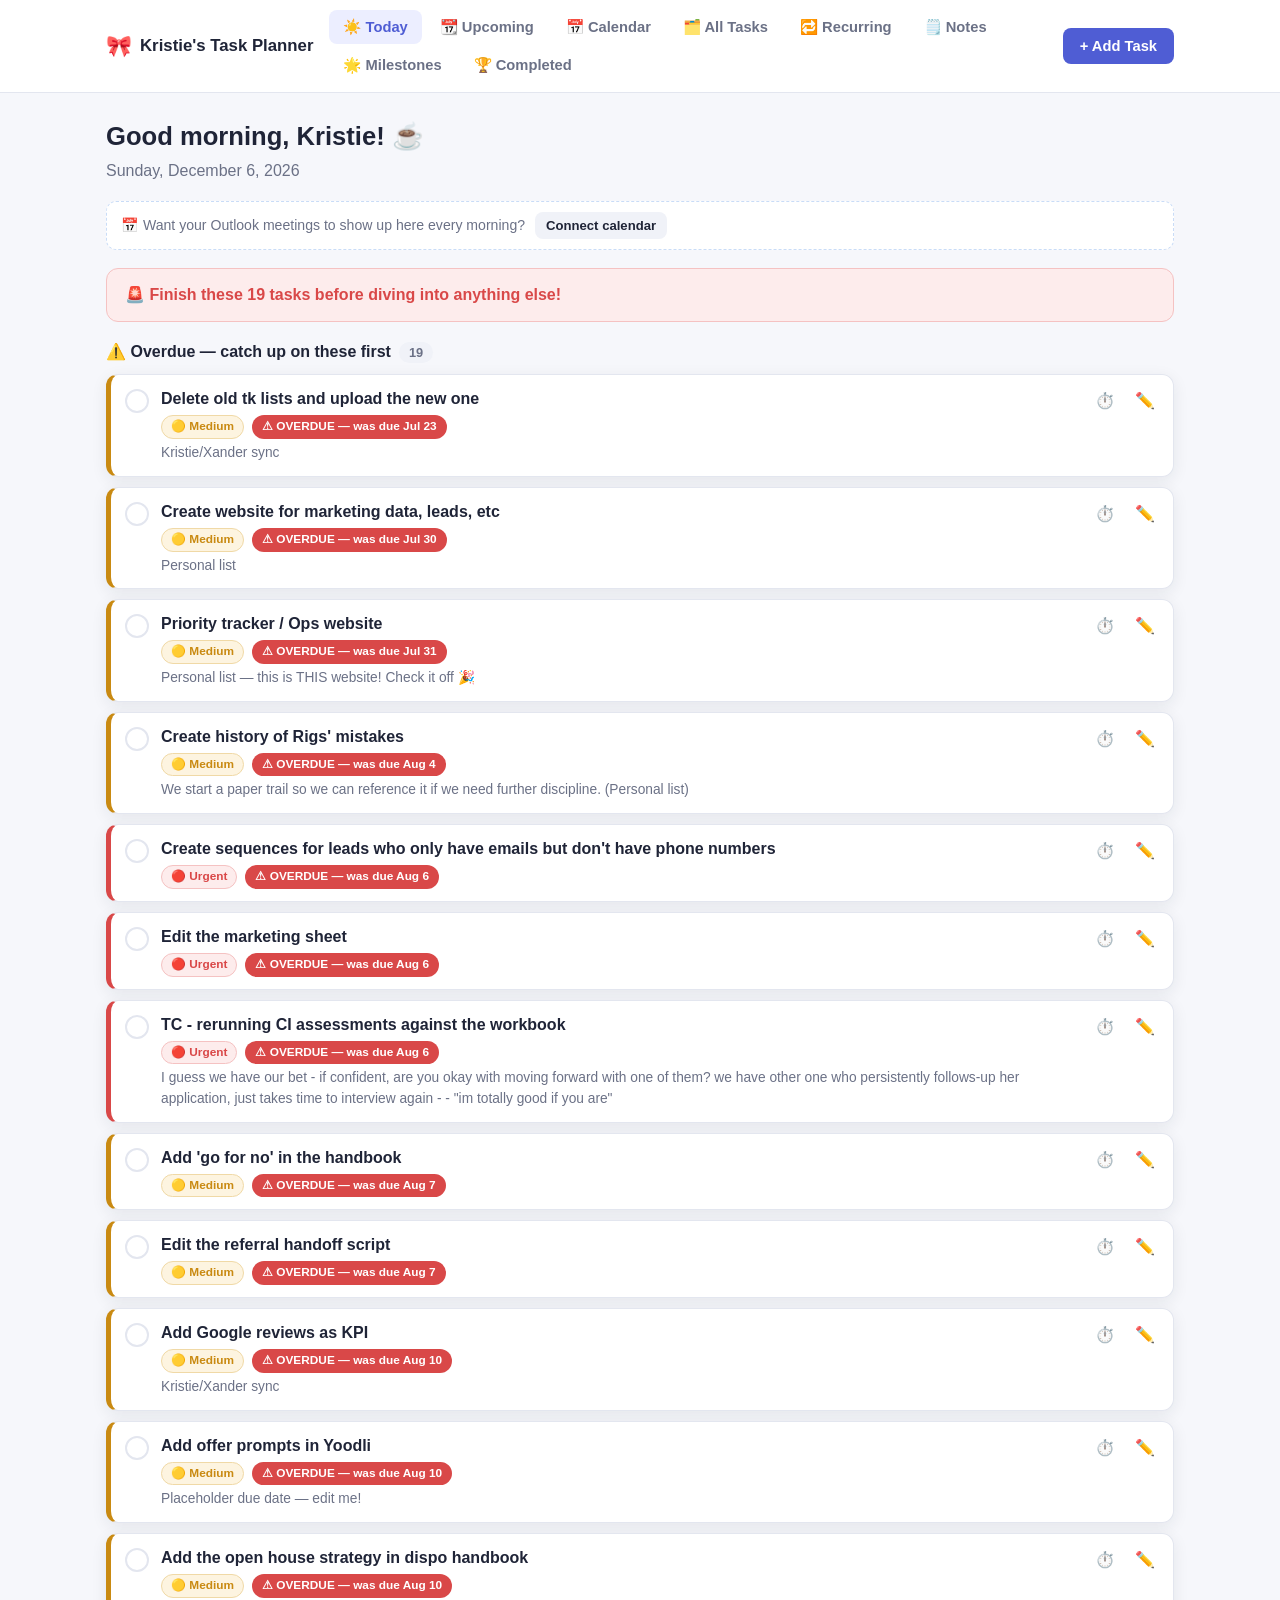
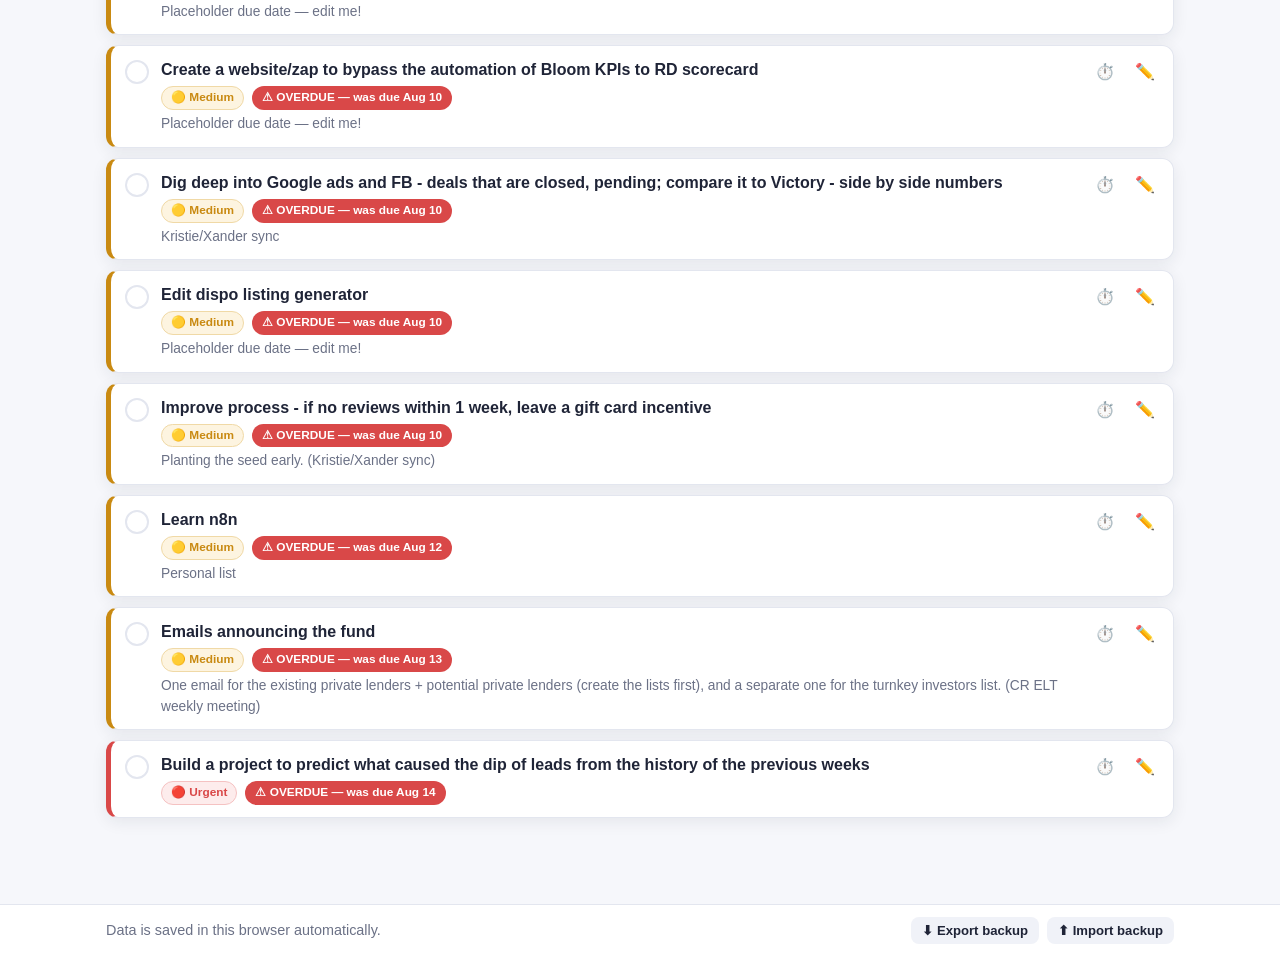
==== commit fb3b6d5e: "Add Notes tab with TC/Acq/Dispo/1:1s/General sections - New Notes view grouped into fixed sections (" ====
--- a/index.html
+++ b/index.html
@@ -21,6 +21,7 @@
       <button class="tab" data-view="calendar">📅 Calendar</button>
       <button class="tab" data-view="all">🗂️ All Tasks</button>
       <button class="tab" data-view="recurring">🔁 Recurring</button>
+      <button class="tab" data-view="notes">🗒️ Notes</button>
       <button class="tab" data-view="milestones">🌟 Milestones</button>
       <button class="tab" data-view="done">🏆 Completed</button>
     </nav>
@@ -88,6 +89,15 @@
       <button class="btn btn-primary" id="btnAddRecurring">+ Add Recurring Task</button>
     </div>
     <div id="recurringList"></div>
+  </section>
+
+  <!-- ══════════ NOTES VIEW ══════════ -->
+  <section id="view-notes" class="view">
+    <div class="view-header">
+      <h2>Notes 🗒️</h2>
+      <button class="btn btn-primary" id="btnAddNote">+ Add Note</button>
+    </div>
+    <div id="notesList"></div>
   </section>
 
   <!-- ══════════ MILESTONES VIEW ══════════ -->
@@ -146,6 +156,11 @@
       <label>Description <span class="muted">(optional)</span>
         <textarea id="taskNotes" rows="3" placeholder="Details, links, context, that message you need to remember…"></textarea>
       </label>
+      <div class="img-hint">📸 Paste a screenshot anywhere in this form (Ctrl+V) or
+        <button type="button" class="linklike" id="taskAttach">attach an image</button>
+      </div>
+      <input type="file" id="taskAttachFile" accept="image/*" multiple hidden>
+      <div id="taskImages" class="img-strip"></div>
       <div class="modal-actions">
         <button type="button" class="btn btn-ghost" id="taskCancel">Cancel</button>
         <button type="button" class="btn btn-danger" id="taskDelete" hidden>Delete</button>
@@ -289,6 +304,46 @@
   </div>
 </div>
 
+<!-- ══════════ NOTE MODAL ══════════ -->
+<div class="modal-backdrop" id="noteModal" hidden>
+  <div class="modal">
+    <h3 id="noteModalTitle">Add Note</h3>
+    <form id="noteForm">
+      <input type="hidden" id="noteId">
+      <label>Section
+        <div class="priority-picker" id="noteCat">
+          <button type="button" class="pri-btn cat-btn" data-value="TC">TC</button>
+          <button type="button" class="pri-btn cat-btn" data-value="Acq">Acq</button>
+          <button type="button" class="pri-btn cat-btn" data-value="Dispo">Dispo</button>
+          <button type="button" class="pri-btn cat-btn" data-value="1:1s">1:1s</button>
+          <button type="button" class="pri-btn cat-btn" data-value="General">General</button>
+        </div>
+      </label>
+      <label>Title <span class="muted">(optional)</span>
+        <input type="text" id="noteTitle" placeholder="e.g., Xander's pricing rule" autocomplete="off">
+      </label>
+      <label>Note
+        <textarea id="noteBody" rows="4" placeholder="The thing you need to remember…"></textarea>
+      </label>
+      <div class="img-hint">📸 Paste a screenshot anywhere in this form (Ctrl+V) or
+        <button type="button" class="linklike" id="noteAttach">attach an image</button>
+      </div>
+      <input type="file" id="noteAttachFile" accept="image/*" multiple hidden>
+      <div id="noteImages" class="img-strip"></div>
+      <div class="modal-actions">
+        <button type="button" class="btn btn-ghost" id="noteCancel">Cancel</button>
+        <button type="button" class="btn btn-danger" id="noteDelete" hidden>Delete</button>
+        <button type="submit" class="btn btn-primary">Save Note</button>
+      </div>
+    </form>
+  </div>
+</div>
+
+<!-- ══════════ IMAGE LIGHTBOX ══════════ -->
+<div class="modal-backdrop" id="imgModal" hidden>
+  <img id="imgModalImg" alt="Attached screenshot — click to close">
+</div>
+
 <!-- ══════════ FLOATING TIMER BAR ══════════ -->
 <div id="timerBar" hidden></div>
 
--- a/styles.css
+++ b/styles.css
@@ -192,6 +192,42 @@
 .badge-overdue { background: var(--high); color: #fff; }
 .badge-date { background: var(--surface-2); color: var(--text-soft); }
 
+/* ── Task images ─────────────────────────── */
+.task-imgs { display: flex; gap: 6px; flex-wrap: wrap; margin-top: 8px; }
+.task-imgs img {
+  height: 72px;
+  max-width: 160px;
+  object-fit: cover;
+  border-radius: 8px;
+  border: 1px solid var(--border);
+  cursor: zoom-in;
+}
+.img-hint { font-size: 0.82rem; color: var(--text-soft); margin: -4px 0 8px; }
+.linklike {
+  border: none; background: none; padding: 0;
+  color: var(--primary); font-weight: 600; font-size: 0.82rem;
+  cursor: pointer; text-decoration: underline;
+}
+.img-strip { display: flex; gap: 8px; flex-wrap: wrap; margin-bottom: 8px; }
+.img-strip .thumb { position: relative; }
+.img-strip img {
+  height: 64px; max-width: 140px; object-fit: cover;
+  border-radius: 8px; border: 1px solid var(--border);
+}
+.img-strip .thumb-x {
+  position: absolute; top: -6px; right: -6px;
+  width: 20px; height: 20px; line-height: 1;
+  border-radius: 50%; border: none;
+  background: var(--high); color: #fff;
+  font-size: 11px; font-weight: 700; cursor: pointer;
+}
+#imgModal { cursor: zoom-out; }
+#imgModalImg {
+  max-width: 92vw; max-height: 90vh;
+  border-radius: 10px;
+  box-shadow: 0 12px 50px rgba(0,0,0,0.5);
+}
+
 .push-ms { align-self: center; white-space: nowrap; }
 @media (max-width: 640px) {
   .push-ms { font-size: 0.72rem; padding: 4px 8px; }
@@ -447,6 +483,48 @@
 .cal-steps { font-size: 0.88rem; padding-left: 20px; margin: 0 0 14px; }
 .cal-steps li { margin-bottom: 6px; }
 
+/* ── Notes ───────────────────────────────── */
+.note-card {
+  background: var(--surface);
+  border: 1px solid var(--border);
+  border-left: 5px solid var(--border);
+  border-radius: var(--radius);
+  box-shadow: var(--shadow);
+  padding: 12px 14px;
+  margin-bottom: 10px;
+  display: flex;
+  gap: 10px;
+  align-items: flex-start;
+}
+.note-card.cat-tc { border-left-color: #2b7de9; }
+.note-card.cat-acq { border-left-color: #2e9e5b; }
+.note-card.cat-dispo { border-left-color: #e07b1a; }
+.note-card.cat-11s { border-left-color: #7c5cd6; }
+.note-card.cat-general { border-left-color: #8a90a5; }
+.note-card.pinned { background: #fffdf2; border-color: #ecd9a0; }
+.note-body { flex: 1; min-width: 0; }
+.note-title { font-weight: 700; overflow-wrap: anywhere; }
+.note-text { white-space: pre-wrap; overflow-wrap: anywhere; font-size: 0.92rem; margin-top: 2px; }
+.note-meta { font-size: 0.76rem; color: var(--text-soft); margin-top: 6px; }
+.badge.cat-tc { background: #e8f1fd; color: #1d5cb0; border-color: #c9dcf7; }
+.badge.cat-acq { background: var(--low-bg); color: var(--low); border-color: var(--low-border); }
+.badge.cat-dispo { background: #fcefe0; color: #b5640f; border-color: #f0d3ae; }
+.badge.cat-11s { background: var(--recurring-bg); color: var(--recurring); border-color: var(--recurring-border); }
+.badge.cat-general { background: var(--surface-2); color: var(--text-soft); border-color: var(--border); }
+.pin-btn {
+  border: none; background: transparent; cursor: pointer;
+  font-size: 1rem; padding: 4px; border-radius: 6px; opacity: 0.4;
+}
+.pin-btn:hover { background: var(--surface-2); opacity: 0.8; }
+.pin-btn.pinned { opacity: 1; }
+#noteCat .cat-btn { min-width: 70px; }
+#noteCat .cat-btn.selected {
+  background: var(--primary-soft);
+  border-color: var(--primary);
+  color: var(--primary);
+}
+.note-empty { color: var(--text-soft); font-size: 0.86rem; font-style: italic; margin: 0 0 10px 4px; }
+
 /* ── Milestones ──────────────────────────── */
 .milestone-card {
   background: linear-gradient(135deg, #fffdf5, #fdf6e3);
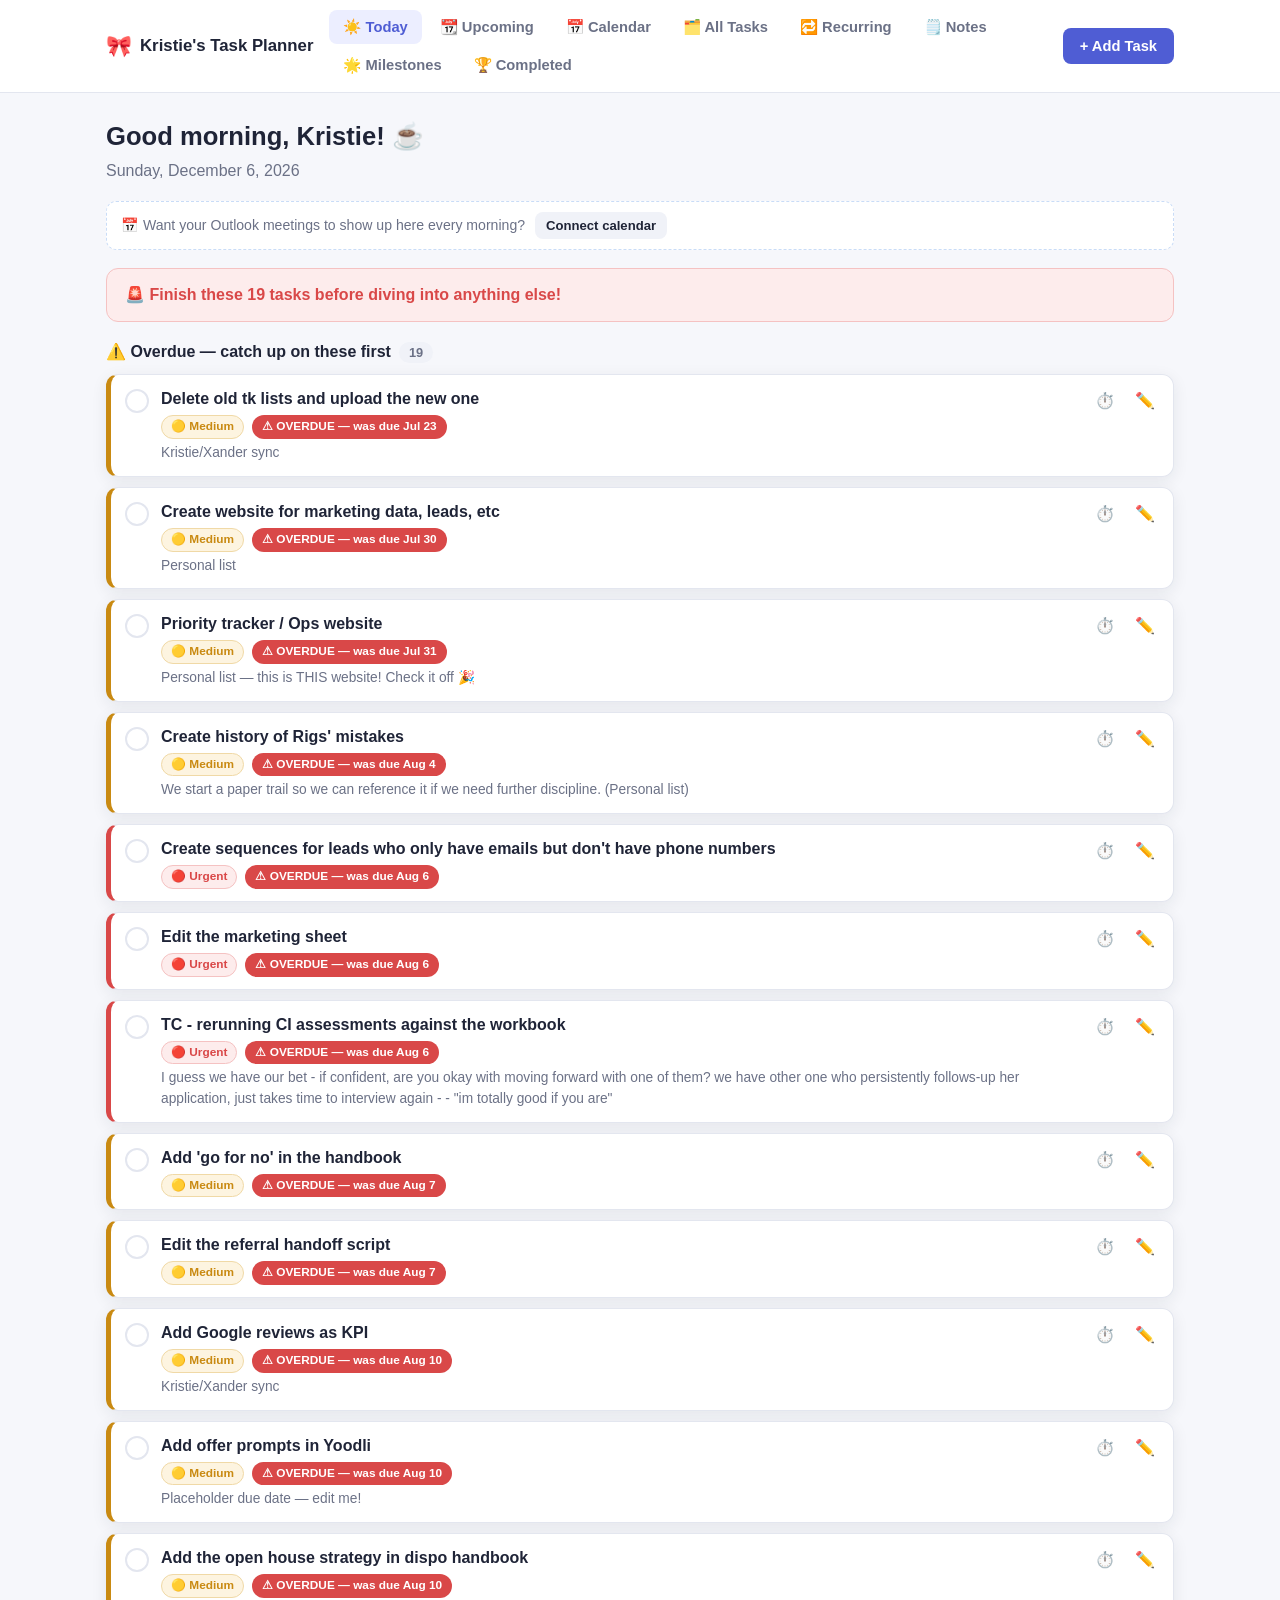
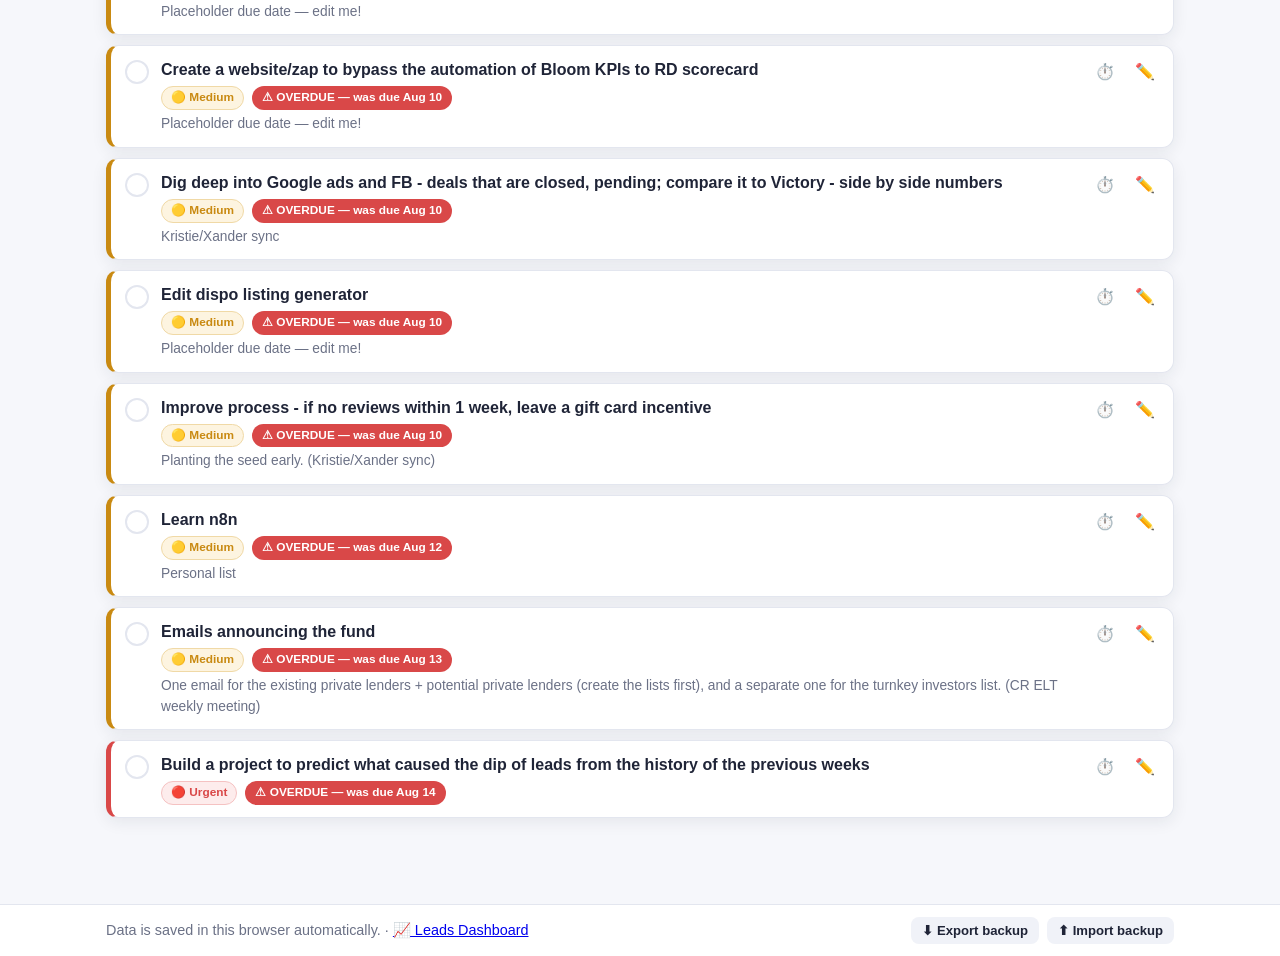
==== commit 11bb252b: "Add live leads dashboard with week-over-week campaign dip analysis A standalone, presentation-ready " ====
--- a/index.html
+++ b/index.html
@@ -122,7 +122,7 @@
 
 <footer class="footer">
   <div class="footer-inner">
-    <span class="muted">Data is saved in this browser automatically.</span>
+    <span class="muted">Data is saved in this browser automatically. &middot; <a href="leads.html">📈 Leads Dashboard</a></span>
     <span class="footer-actions">
       <button class="btn btn-ghost btn-small" id="btnExport">⬇ Export backup</button>
       <button class="btn btn-ghost btn-small" id="btnImport">⬆ Import backup</button>
